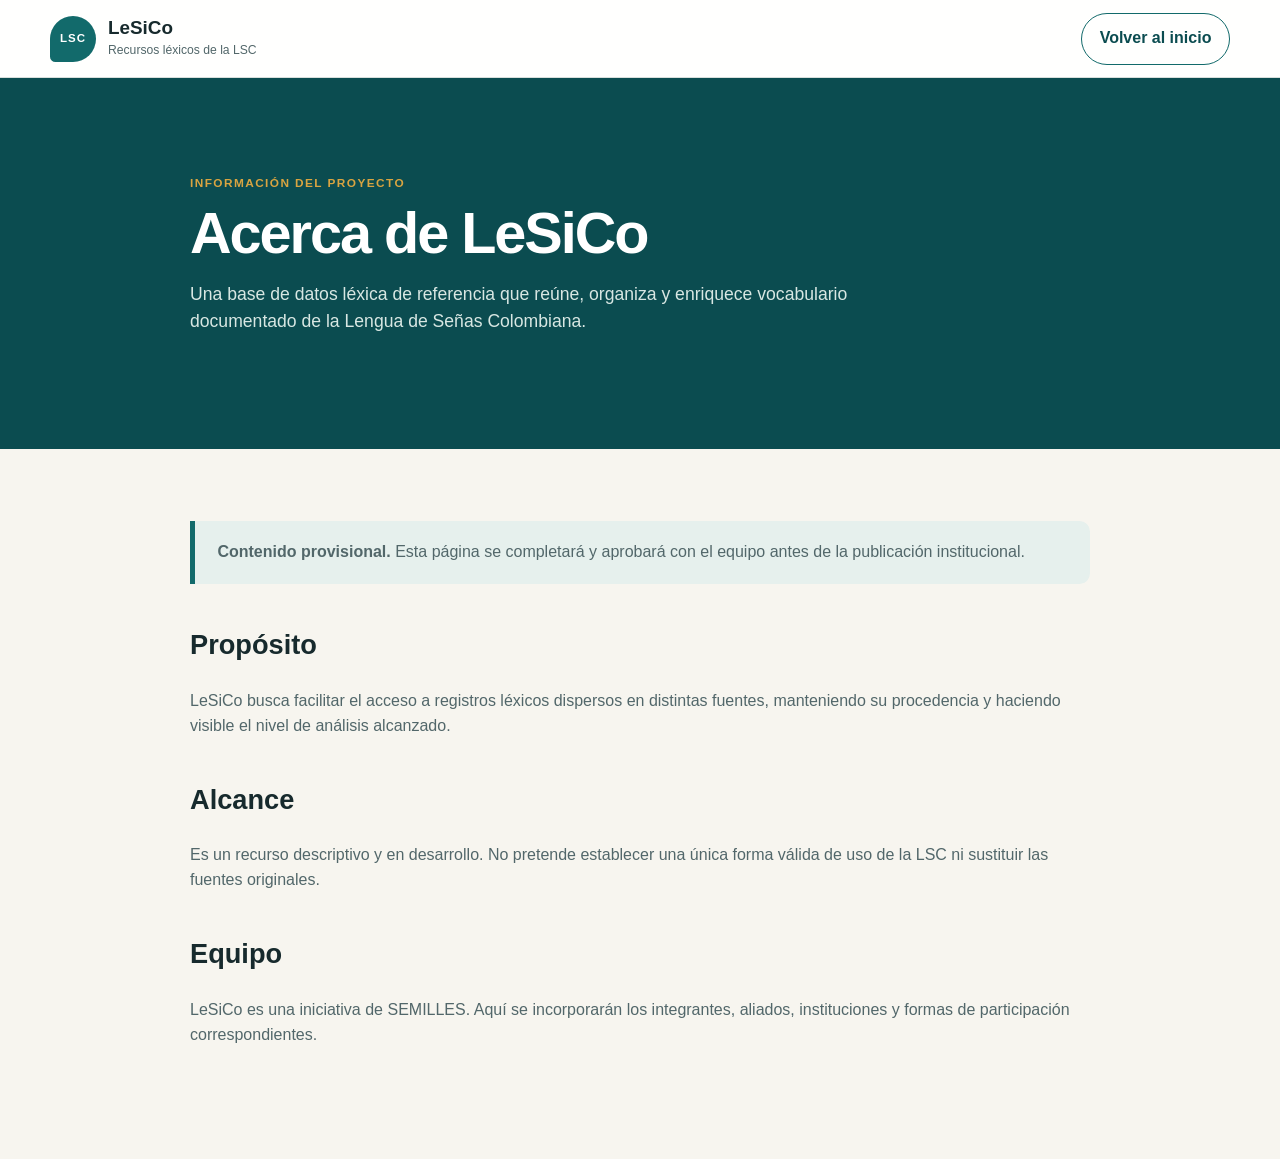
==== acerca/index.html @ 9646db17 "Construir portal inicial de LeSiCo" ====
<!doctype html>
<html lang="es"><head>
  <meta charset="utf-8"><meta name="viewport" content="width=device-width, initial-scale=1">
  <meta name="description" content="Conoce el propósito, alcance y carácter descriptivo de LeSiCo.">
  <title>Acerca de LeSiCo</title><link rel="stylesheet" href="../assets/css/site.css"><script src="../assets/js/site.js" defer></script>
</head><body>
  <a class="skip-link" href="#contenido">Saltar al contenido principal</a>
  <header class="site-header"><a class="brand" href="../"><span class="brand-mark" aria-hidden="true">LSC</span><span><strong>LeSiCo</strong><small>Recursos léxicos de la LSC</small></span></a><a class="button button-outline" href="../">Volver al inicio</a></header>
  <main id="contenido">
    <header class="page-hero"><p class="eyebrow">Información del proyecto</p><h1>Acerca de LeSiCo</h1><p>Una base de datos léxica de referencia que reúne, organiza y enriquece vocabulario documentado de la Lengua de Señas Colombiana.</p></header>
    <article class="page-content">
      <p class="notice"><strong>Contenido provisional.</strong> Esta página se completará y aprobará con el equipo antes de la publicación institucional.</p>
      <h2>Propósito</h2><p>LeSiCo busca facilitar el acceso a registros léxicos dispersos en distintas fuentes, manteniendo su procedencia y haciendo visible el nivel de análisis alcanzado.</p>
      <h2>Alcance</h2><p>Es un recurso descriptivo y en desarrollo. No pretende establecer una única forma válida de uso de la LSC ni sustituir las fuentes originales.</p>
      <h2>Equipo</h2><p>LeSiCo es una iniciativa de SEMILLES. Aquí se incorporarán los integrantes, aliados, instituciones y formas de participación correspondientes.</p>
    </article>
  </main>
</body></html>
---- assets/css/site.css ----
:root {
  --ink: #172a2d;
  --muted: #52676a;
  --paper: #f7f5ef;
  --surface: #ffffff;
  --brand: #126a6b;
  --brand-dark: #0b4c50;
  --accent: #d9a441;
  --line: #d8dfdc;
  --soft: #e6f0ed;
  --radius: 1rem;
  --shadow: 0 16px 45px rgba(23, 42, 45, 0.1);
  font-family: "Segoe UI", Arial, Helvetica, sans-serif;
  color: var(--ink);
  background: var(--paper);
  line-height: 1.55;
}

* { box-sizing: border-box; }
html { scroll-behavior: smooth; }
body { margin: 0; }
a { color: inherit; }
img, iframe { max-width: 100%; }
:focus-visible { outline: 3px solid var(--accent); outline-offset: 3px; }

.skip-link {
  position: fixed;
  z-index: 100;
  top: 0.75rem;
  left: 0.75rem;
  padding: 0.65rem 0.9rem;
  background: var(--ink);
  color: white;
  transform: translateY(-180%);
}
.skip-link:focus { transform: none; }

.site-header {
  position: relative;
  z-index: 20;
  display: flex;
  justify-content: space-between;
  align-items: center;
  gap: 1rem;
  min-height: 78px;
  padding: 0.8rem max(1.25rem, calc((100vw - 1180px) / 2));
  background: rgba(255, 255, 255, 0.96);
  border-bottom: 1px solid var(--line);
}

.brand { display: inline-flex; align-items: center; gap: 0.75rem; text-decoration: none; }
.brand-mark {
  display: grid;
  place-items: center;
  width: 46px;
  aspect-ratio: 1;
  border-radius: 50% 50% 50% 12%;
  background: var(--brand);
  color: white;
  font-size: 0.72rem;
  font-weight: 800;
  letter-spacing: 0.08em;
}
.brand strong, .brand small { display: block; }
.brand strong { font-size: 1.18rem; line-height: 1.1; }
.brand small { margin-top: 0.15rem; color: var(--muted); font-size: 0.76rem; }

.info-menu { position: relative; }
.info-menu summary {
  padding: 0.62rem 2rem 0.62rem 0.85rem;
  border: 1px solid var(--line);
  border-radius: 999px;
  background: var(--surface);
  cursor: pointer;
  font-weight: 700;
  list-style: none;
}
.info-menu summary::-webkit-details-marker { display: none; }
.info-menu summary::after { content: "▾"; position: absolute; right: 0.8rem; }
.info-menu[open] summary::after { transform: rotate(180deg); }
.info-menu nav {
  position: absolute;
  right: 0;
  top: calc(100% + 0.5rem);
  display: grid;
  min-width: 285px;
  padding: 0.5rem;
  background: var(--surface);
  border: 1px solid var(--line);
  border-radius: 0.8rem;
  box-shadow: var(--shadow);
}
.info-menu nav a { padding: 0.72rem 0.8rem; border-radius: 0.5rem; text-decoration: none; }
.info-menu nav a:hover { background: var(--soft); }

.hero {
  position: relative;
  display: grid;
  grid-template-columns: minmax(0, 1.35fr) minmax(260px, 0.65fr);
  min-height: 430px;
  padding: clamp(3.5rem, 8vw, 7.5rem) max(1.25rem, calc((100vw - 1180px) / 2));
  overflow: hidden;
  background: var(--brand-dark);
  color: white;
}
.hero::after {
  content: "";
  position: absolute;
  inset: auto -10% -60% 35%;
  aspect-ratio: 1;
  border: 2px solid rgba(255, 255, 255, 0.13);
  border-radius: 50%;
}
.hero-copy { position: relative; z-index: 1; max-width: 760px; }
.hero h1 { margin: 0; font-size: clamp(4.2rem, 11vw, 8.5rem); line-height: 0.88; letter-spacing: -0.07em; }
.hero-lead { max-width: 690px; margin: 1.5rem 0 0.6rem; font-size: clamp(1.35rem, 2.8vw, 2.25rem); line-height: 1.15; }
.hero-copy > p:last-child { max-width: 650px; color: #d9e8e4; }
.eyebrow { margin: 0 0 0.65rem; color: var(--accent); font-size: 0.74rem; font-weight: 800; letter-spacing: 0.12em; text-transform: uppercase; }
.hero-pattern { position: relative; z-index: 1; display: grid; align-content: center; justify-items: end; gap: 0.2rem; opacity: 0.25; font-size: clamp(4rem, 9vw, 7.5rem); font-weight: 800; line-height: 0.75; }

.section-shell { width: min(1180px, calc(100% - 2.5rem)); margin-inline: auto; }
.presentation { display: grid; grid-template-columns: minmax(0, 1fr) minmax(0, 1fr); gap: clamp(2rem, 6vw, 5rem); align-items: center; padding-block: clamp(4rem, 8vw, 7rem); }
.video-placeholder {
  display: grid;
  place-items: center;
  align-content: center;
  aspect-ratio: 16 / 9;
  padding: 2rem;
  background: #dce9e4;
  border: 1px dashed #78938d;
  border-radius: var(--radius);
  color: var(--brand-dark);
  text-align: center;
}
.video-placeholder strong, .video-placeholder small { display: block; }
.play-symbol { display: grid; place-items: center; width: 64px; aspect-ratio: 1; margin-bottom: 1rem; padding-left: 0.25rem; border-radius: 50%; background: var(--brand); color: white; }
.prose h2, .section-heading h2, .contribute h2, .page-hero h1 { margin: 0; font-size: clamp(2rem, 4.5vw, 3.6rem); line-height: 1.05; letter-spacing: -0.035em; }
.prose p { color: var(--muted); }
.text-link { display: inline-block; color: var(--brand-dark); font-weight: 750; text-underline-offset: 0.25em; }

.collection-section { padding-block: clamp(2rem, 6vw, 5rem) clamp(5rem, 9vw, 8rem); }
.section-heading { max-width: 760px; margin-bottom: 2rem; }
.section-heading > p:last-child { color: var(--muted); }
.card-grid { display: grid; grid-template-columns: repeat(2, minmax(0, 1fr)); gap: 1rem; }
.portal-card {
  position: relative;
  min-height: 285px;
  padding: 1.6rem;
  overflow: hidden;
  background: var(--surface);
  border: 1px solid var(--line);
  border-radius: var(--radius);
  text-decoration: none;
  transition: transform 160ms ease, box-shadow 160ms ease, border-color 160ms ease;
}
.portal-card:hover { transform: translateY(-3px); border-color: var(--brand); box-shadow: var(--shadow); }
.portal-card.featured { background: var(--brand); color: white; border-color: var(--brand); }
.portal-card.guide-card { min-height: 230px; grid-column: 1 / -1; }
.portal-card h3 { max-width: 78%; margin: 3.4rem 0 0.55rem; font-size: clamp(1.5rem, 3vw, 2.3rem); line-height: 1.1; }
.portal-card p { max-width: 560px; color: var(--muted); }
.portal-card.featured p { color: #dcebe7; }
.card-number { position: absolute; right: 1rem; bottom: -1.8rem; color: rgba(18, 106, 107, 0.08); font-size: 8.5rem; font-weight: 800; line-height: 1; }
.featured .card-number { color: rgba(255, 255, 255, 0.09); }
.status { display: inline-block; padding: 0.3rem 0.55rem; border-radius: 999px; font-size: 0.72rem; font-weight: 800; letter-spacing: 0.03em; }
.status-available { background: #d6f0dc; color: #235b30; }
.featured .status-available { background: white; color: var(--brand-dark); }
.status-building { background: #fff1ce; color: #765514; }
.status-soon { background: #eceff0; color: #4d5d60; }
.card-action { position: absolute; left: 1.6rem; bottom: 1.4rem; font-weight: 750; }

.contribute { display: flex; justify-content: space-between; align-items: center; gap: 2rem; margin-bottom: 6rem; padding: clamp(2rem, 5vw, 4rem); background: var(--ink); border-radius: var(--radius); color: white; }
.contribute p:not(.eyebrow) { max-width: 700px; color: #cfdbd9; }
.button { display: inline-flex; justify-content: center; padding: 0.78rem 1.1rem; border-radius: 999px; font-weight: 750; text-decoration: none; }
.button-light { background: white; color: var(--ink); }

.site-footer { display: grid; grid-template-columns: 1.2fr 1fr auto; gap: 2rem; padding: 3rem max(1.25rem, calc((100vw - 1180px) / 2)) 1.5rem; background: #102326; color: #dbe5e3; }
.site-footer a { color: white; }
.footer-title { color: white; font-weight: 800; }
.footer-mark { display: grid; place-items: center; width: 115px; aspect-ratio: 1; border: 1px dashed #7e9693; border-radius: 0.75rem; text-align: center; }
.footer-bottom { grid-column: 1 / -1; margin: 1rem 0 0; padding-top: 1.2rem; border-top: 1px solid #315054; color: #9eb2af; font-size: 0.83rem; }

.page-hero { padding: clamp(3.5rem, 8vw, 6rem) max(1.25rem, calc((100vw - 900px) / 2)); background: var(--brand-dark); color: white; }
.page-hero p:last-child { max-width: 720px; color: #d8e7e3; font-size: 1.1rem; }
.page-content { width: min(900px, calc(100% - 2.5rem)); margin: 0 auto; padding-block: 3.5rem 6rem; }
.page-content h2 { margin-top: 2.5rem; font-size: 1.7rem; }
.page-content p, .page-content li { color: var(--muted); }
.page-content .notice { padding: 1.2rem 1.4rem; background: var(--soft); border-left: 5px solid var(--brand); border-radius: 0 0.65rem 0.65rem 0; }
.page-actions { display: flex; flex-wrap: wrap; gap: 0.75rem; margin-top: 2rem; }
.button-primary { background: var(--brand); color: white; }
.button-outline { border: 1px solid var(--brand); color: var(--brand-dark); }

@media (max-width: 760px) {
  .site-header { align-items: flex-start; }
  .brand small { display: none; }
  .info-menu nav { position: fixed; top: 72px; right: 1rem; left: 1rem; min-width: 0; }
  .hero { grid-template-columns: 1fr; min-height: 0; }
  .hero-pattern { display: none; }
  .presentation, .card-grid { grid-template-columns: 1fr; }
  .portal-card.guide-card { grid-column: auto; }
  .contribute { align-items: flex-start; flex-direction: column; }
  .site-footer { grid-template-columns: 1fr; }
  .footer-bottom { grid-column: auto; }
}

@media (prefers-reduced-motion: reduce) {
  *, *::before, *::after { scroll-behavior: auto !important; transition: none !important; }
}
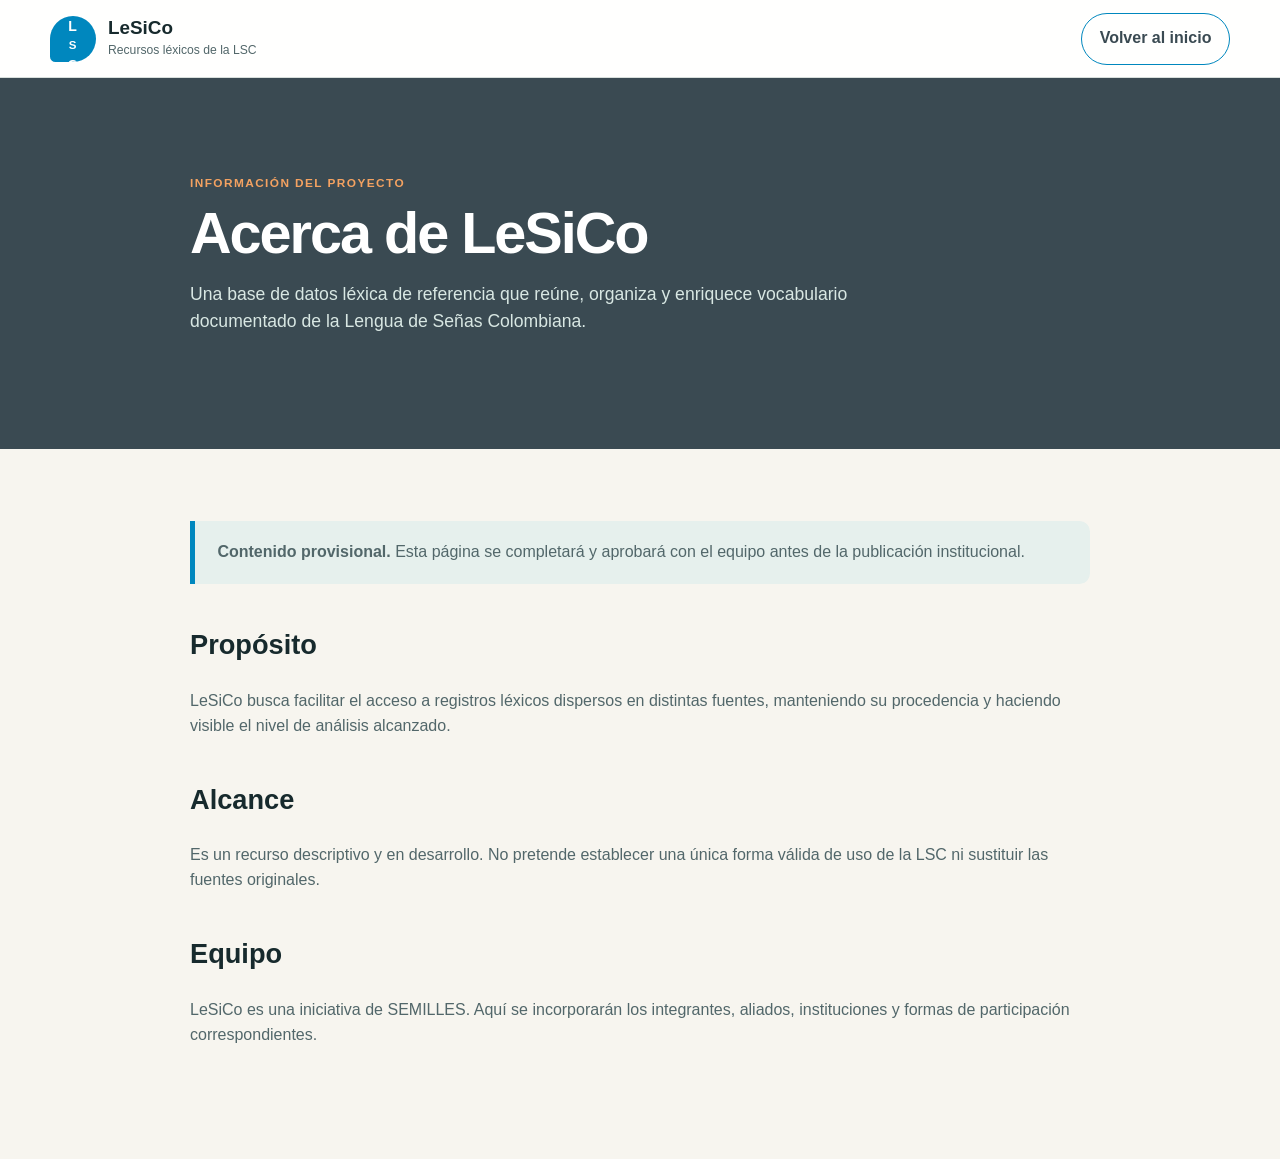
==== commit 84557b97: "feat: Esquema de colores brillante con L-S-C resaltadas - Hero con azul brillante #0087BE (en lugar " ====
--- a/acerca/index.html
+++ b/acerca/index.html
@@ -5,7 +5,7 @@
   <title>Acerca de LeSiCo</title><link rel="stylesheet" href="../assets/css/site.css"><script src="../assets/js/site.js" defer></script>
 </head><body>
   <a class="skip-link" href="#contenido">Saltar al contenido principal</a>
-  <header class="site-header"><a class="brand" href="../"><span class="brand-mark" aria-hidden="true">LSC</span><span><strong>LeSiCo</strong><small>Recursos léxicos de la LSC</small></span></a><a class="button button-outline" href="../">Volver al inicio</a></header>
+  <header class="site-header"><a class="brand" href="../"><span class="brand-mark" aria-hidden="true"><span class="brand-mark-char-highlight">L</span><span>S</span><span class="brand-mark-char-highlight">C</span></span><span><strong>LeSiCo</strong><small>Recursos léxicos de la LSC</small></span></a><a class="button button-outline" href="../">Volver al inicio</a></header>
   <main id="contenido">
     <header class="page-hero"><p class="eyebrow">Información del proyecto</p><h1>Acerca de LeSiCo</h1><p>Una base de datos léxica de referencia que reúne, organiza y enriquece vocabulario documentado de la Lengua de Señas Colombiana.</p></header>
     <article class="page-content">
--- a/assets/css/site.css
+++ b/assets/css/site.css
@@ -3,9 +3,9 @@
   --muted: #52676a;
   --paper: #f7f5ef;
   --surface: #ffffff;
-  --brand: #126a6b;
-  --brand-dark: #0b4c50;
-  --accent: #d9a441;
+  --brand: #0087be;
+  --brand-dark: #3a4a52;
+  --accent: #f4a261;
   --line: #d8dfdc;
   --soft: #e6f0ed;
   --radius: 1rem;
@@ -60,6 +60,7 @@
   font-size: 0.72rem;
   font-weight: 800;
   letter-spacing: 0.08em;
+  overflow: hidden;
 }
 .brand strong, .brand small { display: block; }
 .brand strong { font-size: 1.18rem; line-height: 1.1; }
@@ -100,7 +101,7 @@
   min-height: 430px;
   padding: clamp(3.5rem, 8vw, 7.5rem) max(1.25rem, calc((100vw - 1180px) / 2));
   overflow: hidden;
-  background: var(--brand-dark);
+  background: var(--brand);
   color: white;
 }
 .hero::after {
@@ -189,6 +190,11 @@
 .button-primary { background: var(--brand); color: white; }
 .button-outline { border: 1px solid var(--brand); color: var(--brand-dark); }
 
+.brand-mark-char-highlight {
+  font-size: 0.88rem;
+  font-weight: 900;
+}
+
 @media (max-width: 760px) {
   .site-header { align-items: flex-start; }
   .brand small { display: none; }
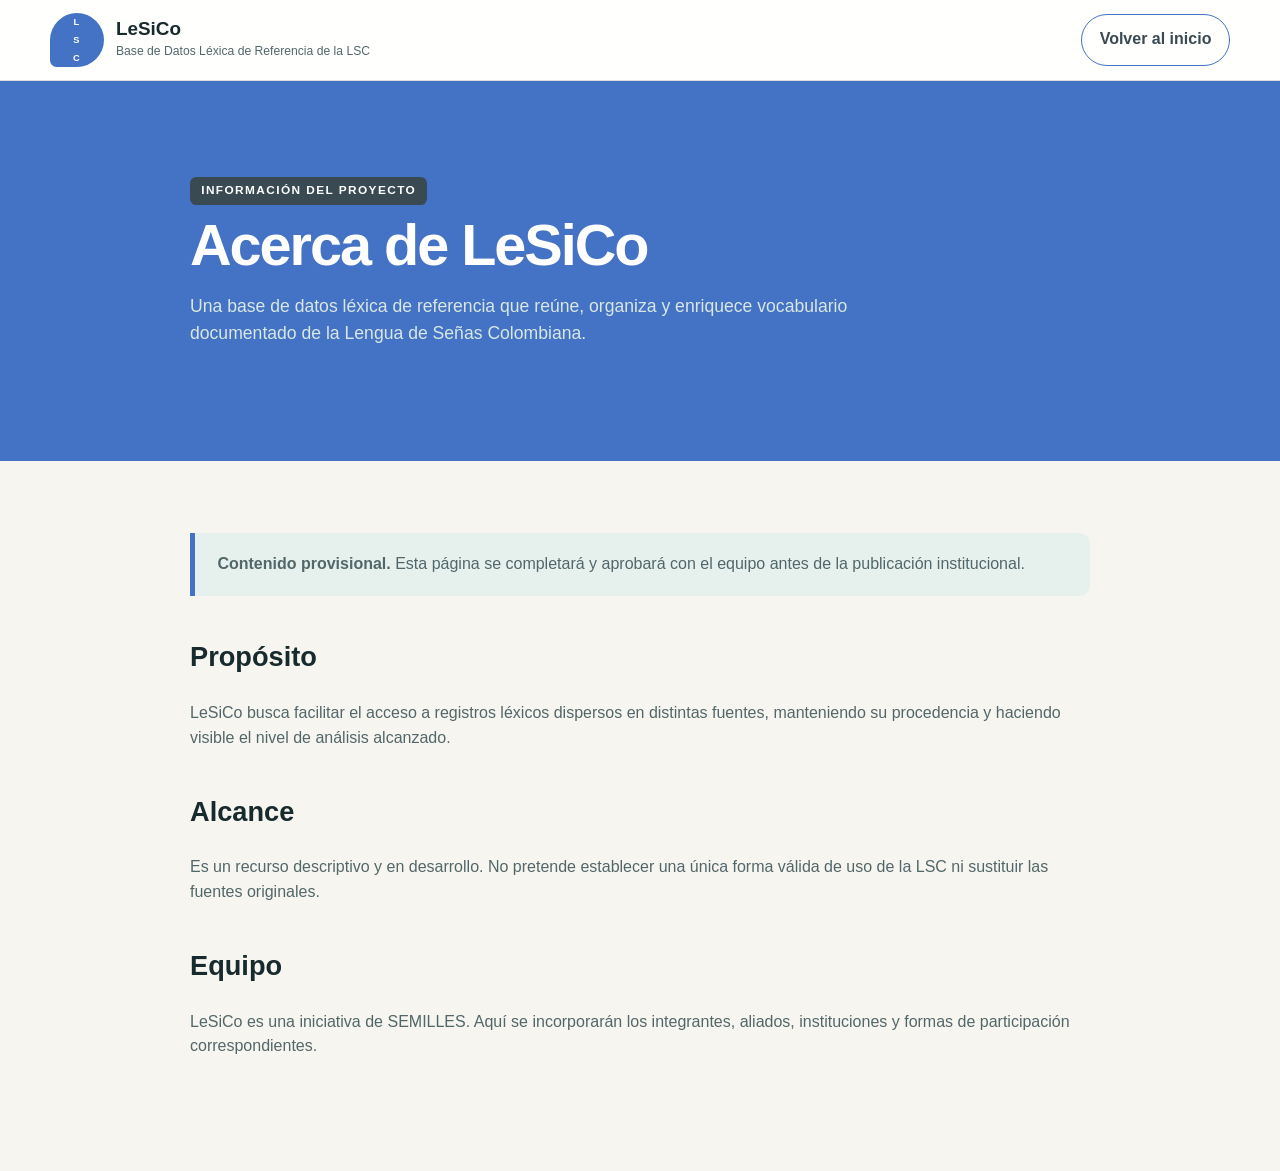
==== commit ae591dd4: "feat: actualizar paleta de colores y ui - hero: azul brillante #4472C4 - elementos secundarios: #1E6" ====
--- a/acerca/index.html
+++ b/acerca/index.html
@@ -5,7 +5,7 @@
   <title>Acerca de LeSiCo</title><link rel="stylesheet" href="../assets/css/site.css"><script src="../assets/js/site.js" defer></script>
 </head><body>
   <a class="skip-link" href="#contenido">Saltar al contenido principal</a>
-  <header class="site-header"><a class="brand" href="../"><span class="brand-mark" aria-hidden="true"><span class="brand-mark-char-highlight">L</span><span>S</span><span class="brand-mark-char-highlight">C</span></span><span><strong>LeSiCo</strong><small>Recursos léxicos de la LSC</small></span></a><a class="button button-outline" href="../">Volver al inicio</a></header>
+  <header class="site-header"><a class="brand" href="../"><span class="brand-mark" aria-hidden="true"><span class="brand-mark-char-highlight">L</span><span>S</span><span class="brand-mark-char-highlight">C</span></span><span><strong>LeSiCo</strong><small>Base de Datos Léxica de Referencia de la LSC</small></span></a><a class="button button-outline" href="../">Volver al inicio</a></header>
   <main id="contenido">
     <header class="page-hero"><p class="eyebrow">Información del proyecto</p><h1>Acerca de LeSiCo</h1><p>Una base de datos léxica de referencia que reúne, organiza y enriquece vocabulario documentado de la Lengua de Señas Colombiana.</p></header>
     <article class="page-content">
--- a/assets/css/site.css
+++ b/assets/css/site.css
@@ -3,8 +3,10 @@
   --muted: #52676a;
   --paper: #f7f5ef;
   --surface: #ffffff;
-  --brand: #0087be;
+  --brand: #4472c4;
   --brand-dark: #3a4a52;
+  --brand-secondary: #1e6c93;
+  --eyebrow-bg: #3a4a53;
   --accent: #f4a261;
   --line: #d8dfdc;
   --soft: #e6f0ed;
@@ -52,14 +54,14 @@
 .brand-mark {
   display: grid;
   place-items: center;
-  width: 46px;
+  width: 54px;
   aspect-ratio: 1;
   border-radius: 50% 50% 50% 12%;
   background: var(--brand);
   color: white;
-  font-size: 0.72rem;
+  font-size: 0.58rem;
   font-weight: 800;
-  letter-spacing: 0.08em;
+  letter-spacing: 0.12em;
   overflow: hidden;
 }
 .brand strong, .brand small { display: block; }
@@ -113,10 +115,10 @@
   border-radius: 50%;
 }
 .hero-copy { position: relative; z-index: 1; max-width: 760px; }
-.hero h1 { margin: 0; font-size: clamp(4.2rem, 11vw, 8.5rem); line-height: 0.88; letter-spacing: -0.07em; }
+.hero h1 { margin: 0; font-size: clamp(4.2rem, 11vw, 8.5rem); line-height: 0.88; letter-spacing: -0.03em; }
 .hero-lead { max-width: 690px; margin: 1.5rem 0 0.6rem; font-size: clamp(1.35rem, 2.8vw, 2.25rem); line-height: 1.15; }
 .hero-copy > p:last-child { max-width: 650px; color: #d9e8e4; }
-.eyebrow { margin: 0 0 0.65rem; color: var(--accent); font-size: 0.74rem; font-weight: 800; letter-spacing: 0.12em; text-transform: uppercase; }
+.eyebrow { margin: 0 0 0.65rem; color: white; background: var(--eyebrow-bg); display: inline-block; padding: 0.3rem 0.7rem; border-radius: 0.4rem; font-size: 0.74rem; font-weight: 800; letter-spacing: 0.12em; text-transform: uppercase; }
 .hero-pattern { position: relative; z-index: 1; display: grid; align-content: center; justify-items: end; gap: 0.2rem; opacity: 0.25; font-size: clamp(4rem, 9vw, 7.5rem); font-weight: 800; line-height: 0.75; }
 
 .section-shell { width: min(1180px, calc(100% - 2.5rem)); margin-inline: auto; }
@@ -134,7 +136,7 @@
   text-align: center;
 }
 .video-placeholder strong, .video-placeholder small { display: block; }
-.play-symbol { display: grid; place-items: center; width: 64px; aspect-ratio: 1; margin-bottom: 1rem; padding-left: 0.25rem; border-radius: 50%; background: var(--brand); color: white; }
+.play-symbol { display: grid; place-items: center; width: 64px; aspect-ratio: 1; margin-bottom: 1rem; padding-left: 0.25rem; border-radius: 50%; background: var(--brand-secondary); color: white; }
 .prose h2, .section-heading h2, .contribute h2, .page-hero h1 { margin: 0; font-size: clamp(2rem, 4.5vw, 3.6rem); line-height: 1.05; letter-spacing: -0.035em; }
 .prose p { color: var(--muted); }
 .text-link { display: inline-block; color: var(--brand-dark); font-weight: 750; text-underline-offset: 0.25em; }
@@ -155,7 +157,7 @@
   transition: transform 160ms ease, box-shadow 160ms ease, border-color 160ms ease;
 }
 .portal-card:hover { transform: translateY(-3px); border-color: var(--brand); box-shadow: var(--shadow); }
-.portal-card.featured { background: var(--brand); color: white; border-color: var(--brand); }
+.portal-card.featured { background: var(--brand-secondary); color: white; border-color: var(--brand-secondary); }
 .portal-card.guide-card { min-height: 230px; grid-column: 1 / -1; }
 .portal-card h3 { max-width: 78%; margin: 3.4rem 0 0.55rem; font-size: clamp(1.5rem, 3vw, 2.3rem); line-height: 1.1; }
 .portal-card p { max-width: 560px; color: var(--muted); }
@@ -177,10 +179,10 @@
 .site-footer { display: grid; grid-template-columns: 1.2fr 1fr auto; gap: 2rem; padding: 3rem max(1.25rem, calc((100vw - 1180px) / 2)) 1.5rem; background: #102326; color: #dbe5e3; }
 .site-footer a { color: white; }
 .footer-title { color: white; font-weight: 800; }
-.footer-mark { display: grid; place-items: center; width: 115px; aspect-ratio: 1; border: 1px dashed #7e9693; border-radius: 0.75rem; text-align: center; }
+.footer-mark { display: grid; place-items: center; width: 115px; aspect-ratio: 1; border: 1px dashed #7e9693; border-radius: 0.75rem; text-align: center; font-size: 0.8rem; }
 .footer-bottom { grid-column: 1 / -1; margin: 1rem 0 0; padding-top: 1.2rem; border-top: 1px solid #315054; color: #9eb2af; font-size: 0.83rem; }
 
-.page-hero { padding: clamp(3.5rem, 8vw, 6rem) max(1.25rem, calc((100vw - 900px) / 2)); background: var(--brand-dark); color: white; }
+.page-hero { padding: clamp(3.5rem, 8vw, 6rem) max(1.25rem, calc((100vw - 900px) / 2)); background: var(--brand); color: white; }
 .page-hero p:last-child { max-width: 720px; color: #d8e7e3; font-size: 1.1rem; }
 .page-content { width: min(900px, calc(100% - 2.5rem)); margin: 0 auto; padding-block: 3.5rem 6rem; }
 .page-content h2 { margin-top: 2.5rem; font-size: 1.7rem; }
@@ -190,10 +192,13 @@
 .button-primary { background: var(--brand); color: white; }
 .button-outline { border: 1px solid var(--brand); color: var(--brand-dark); }
 
+<<<<<<< HEAD
 .brand-mark-char-highlight {
   font-size: 0.88rem;
   font-weight: 900;
 }
+=======
+>>>>>>> origin/main
 
 @media (max-width: 760px) {
   .site-header { align-items: flex-start; }
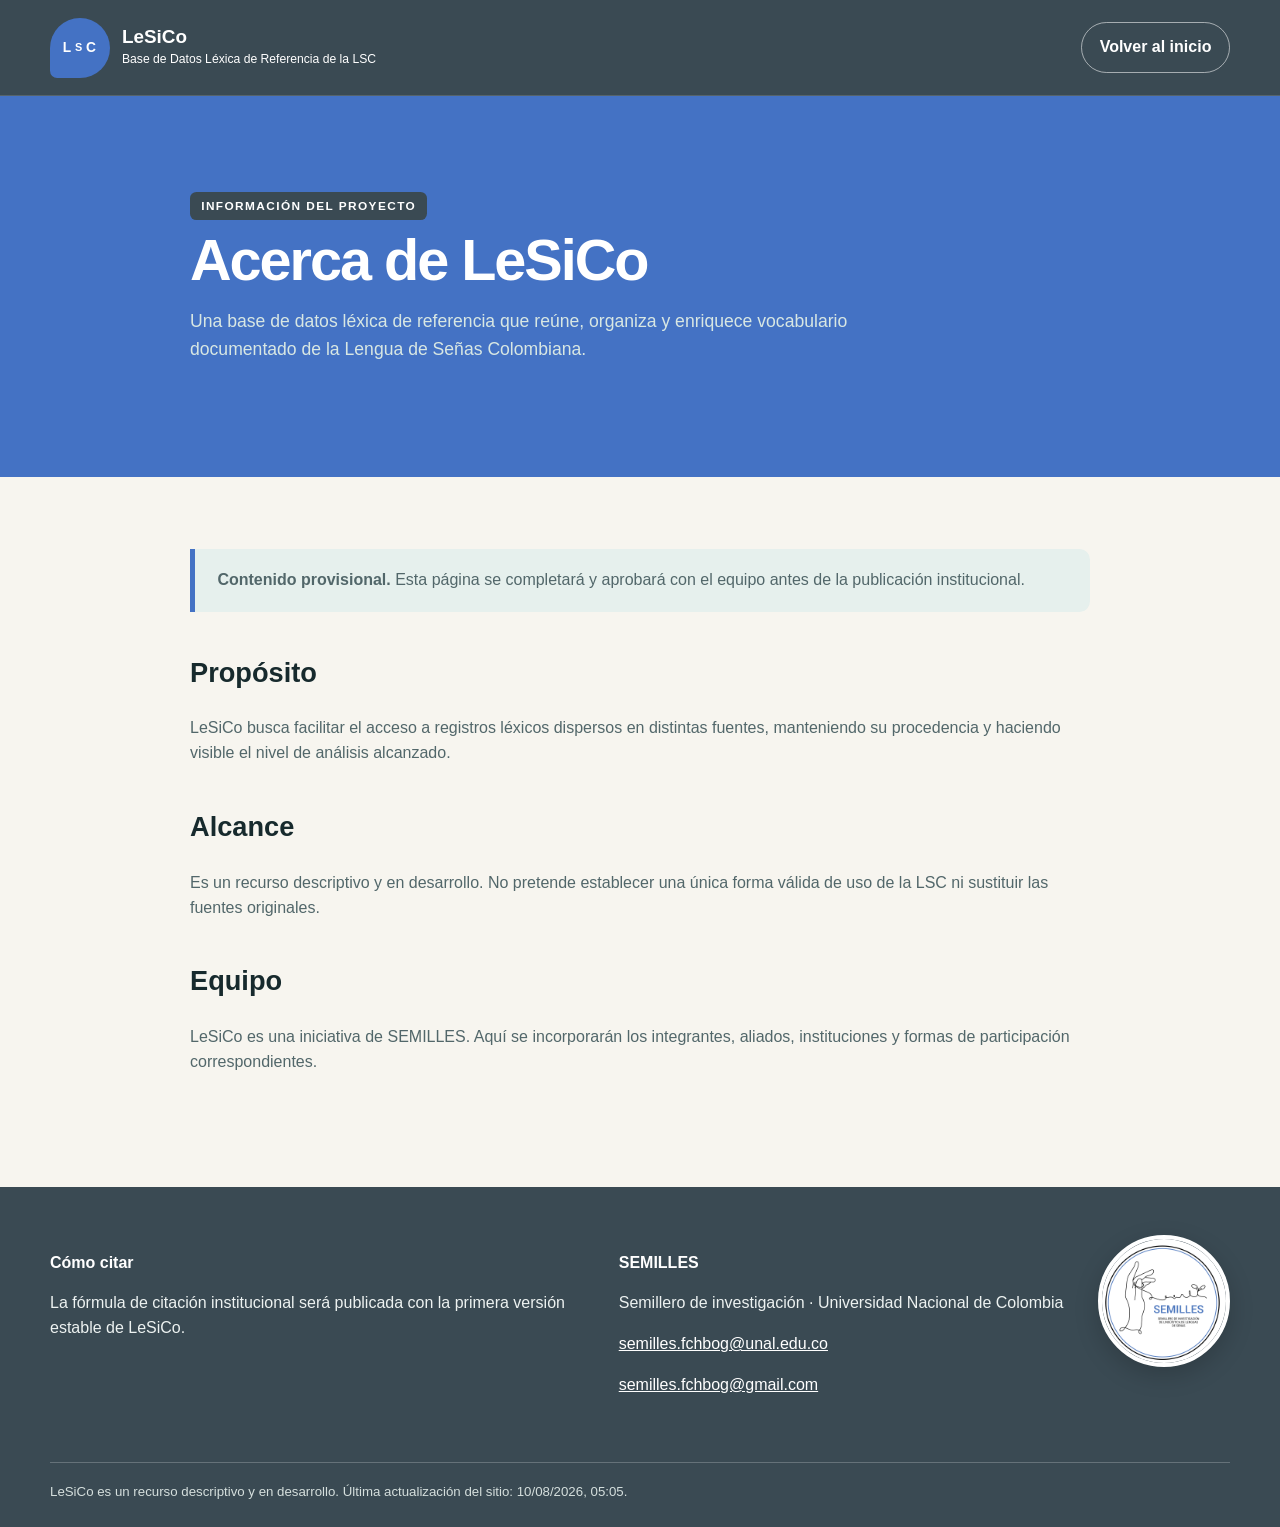
==== commit fa5ee618: "feat: añadir footer institucional a subpáginas" ====
--- a/acerca/index.html
+++ b/acerca/index.html
@@ -15,4 +15,10 @@
       <h2>Equipo</h2><p>LeSiCo es una iniciativa de SEMILLES. Aquí se incorporarán los integrantes, aliados, instituciones y formas de participación correspondientes.</p>
     </article>
   </main>
+  <footer class="site-footer">
+    <div><p class="footer-title">Cómo citar</p><p>La fórmula de citación institucional será publicada con la primera versión estable de LeSiCo.</p></div>
+    <div><p class="footer-title">SEMILLES</p><p>Semillero de investigación · Universidad Nacional de Colombia</p><p><a href="mailto:semilles.fchbog@unal.edu.co">semilles.fchbog@unal.edu.co</a></p><p><a href="mailto:semilles.fchbog@gmail.com">semilles.fchbog@gmail.com</a></p></div>
+    <img class="footer-logo" src="../assets/images/semilles-logo.jpg" alt="SEMILLES, Semillero de Investigación de Lingüística de Lenguas de Señas">
+    <p class="footer-bottom">LeSiCo es un recurso descriptivo y en desarrollo. Última actualización del sitio: <time datetime="2026-08-10T05:05:20-05:00">10/08/2026, 05:05</time>.</p>
+  </footer>
 </body></html>
--- a/assets/css/site.css
+++ b/assets/css/site.css
@@ -6,7 +6,8 @@
   --brand: #4472c4;
   --brand-dark: #3a4a52;
   --brand-secondary: #1e6c93;
-  --eyebrow-bg: #3a4a53;
+  --chrome: #3a4a53;
+  --eyebrow-bg: var(--chrome);
   --accent: #f4a261;
   --line: #d8dfdc;
   --soft: #e6f0ed;
@@ -44,36 +45,41 @@
   justify-content: space-between;
   align-items: center;
   gap: 1rem;
-  min-height: 78px;
-  padding: 0.8rem max(1.25rem, calc((100vw - 1180px) / 2));
-  background: rgba(255, 255, 255, 0.96);
-  border-bottom: 1px solid var(--line);
+  min-height: 96px;
+  padding: 1rem max(1.25rem, calc((100vw - 1180px) / 2));
+  background: var(--chrome);
+  border-bottom: 1px solid rgba(255, 255, 255, 0.14);
 }
 
 .brand { display: inline-flex; align-items: center; gap: 0.75rem; text-decoration: none; }
 .brand-mark {
   display: grid;
+  grid-auto-flow: column;
+  grid-auto-columns: auto;
   place-items: center;
-  width: 54px;
+  justify-content: center;
+  gap: 0.15rem;
+  width: 60px;
   aspect-ratio: 1;
   border-radius: 50% 50% 50% 12%;
   background: var(--brand);
   color: white;
-  font-size: 0.58rem;
+  font-size: 0.68rem;
   font-weight: 800;
   letter-spacing: 0.12em;
   overflow: hidden;
 }
-.brand strong, .brand small { display: block; }
+.brand strong, .brand small { display: block; color: white; }
 .brand strong { font-size: 1.18rem; line-height: 1.1; }
-.brand small { margin-top: 0.15rem; color: var(--muted); font-size: 0.76rem; }
+.brand small { margin-top: 0.15rem; color: white; font-size: 0.76rem; }
 
 .info-menu { position: relative; }
 .info-menu summary {
   padding: 0.62rem 2rem 0.62rem 0.85rem;
-  border: 1px solid var(--line);
+  border: 1px solid rgba(255, 255, 255, 0.45);
   border-radius: 999px;
-  background: var(--surface);
+  background: transparent;
+  color: white;
   cursor: pointer;
   font-weight: 700;
   list-style: none;
@@ -92,6 +98,7 @@
   border: 1px solid var(--line);
   border-radius: 0.8rem;
   box-shadow: var(--shadow);
+  color: var(--ink);
 }
 .info-menu nav a { padding: 0.72rem 0.8rem; border-radius: 0.5rem; text-decoration: none; }
 .info-menu nav a:hover { background: var(--soft); }
@@ -115,7 +122,7 @@
   border-radius: 50%;
 }
 .hero-copy { position: relative; z-index: 1; max-width: 760px; }
-.hero h1 { margin: 0; font-size: clamp(4.2rem, 11vw, 8.5rem); line-height: 0.88; letter-spacing: -0.03em; }
+.hero h1 { margin: 0; font-size: clamp(4.2rem, 11vw, 8.5rem); line-height: 0.88; letter-spacing: -0.01em; }
 .hero-lead { max-width: 690px; margin: 1.5rem 0 0.6rem; font-size: clamp(1.35rem, 2.8vw, 2.25rem); line-height: 1.15; }
 .hero-copy > p:last-child { max-width: 650px; color: #d9e8e4; }
 .eyebrow { margin: 0 0 0.65rem; color: white; background: var(--eyebrow-bg); display: inline-block; padding: 0.3rem 0.7rem; border-radius: 0.4rem; font-size: 0.74rem; font-weight: 800; letter-spacing: 0.12em; text-transform: uppercase; }
@@ -176,11 +183,11 @@
 .button { display: inline-flex; justify-content: center; padding: 0.78rem 1.1rem; border-radius: 999px; font-weight: 750; text-decoration: none; }
 .button-light { background: white; color: var(--ink); }
 
-.site-footer { display: grid; grid-template-columns: 1.2fr 1fr auto; gap: 2rem; padding: 3rem max(1.25rem, calc((100vw - 1180px) / 2)) 1.5rem; background: #102326; color: #dbe5e3; }
+.site-footer { display: grid; grid-template-columns: 1.2fr 1fr auto; gap: 2rem; padding: 3rem max(1.25rem, calc((100vw - 1180px) / 2)) 1.5rem; background: var(--chrome); color: #edf2f1; }
 .site-footer a { color: white; }
 .footer-title { color: white; font-weight: 800; }
-.footer-mark { display: grid; place-items: center; width: 115px; aspect-ratio: 1; border: 1px dashed #7e9693; border-radius: 0.75rem; text-align: center; font-size: 0.8rem; }
-.footer-bottom { grid-column: 1 / -1; margin: 1rem 0 0; padding-top: 1.2rem; border-top: 1px solid #315054; color: #9eb2af; font-size: 0.83rem; }
+.footer-logo { display: block; width: 132px; aspect-ratio: 1; object-fit: cover; border: 4px solid white; border-radius: 50%; background: white; box-shadow: 0 8px 24px rgba(0, 0, 0, 0.18); }
+.footer-bottom { grid-column: 1 / -1; margin: 1rem 0 0; padding-top: 1.2rem; border-top: 1px solid rgba(255, 255, 255, 0.22); color: #d5dfdd; font-size: 0.83rem; }
 
 .page-hero { padding: clamp(3.5rem, 8vw, 6rem) max(1.25rem, calc((100vw - 900px) / 2)); background: var(--brand); color: white; }
 .page-hero p:last-child { max-width: 720px; color: #d8e7e3; font-size: 1.1rem; }
@@ -191,17 +198,15 @@
 .page-actions { display: flex; flex-wrap: wrap; gap: 0.75rem; margin-top: 2rem; }
 .button-primary { background: var(--brand); color: white; }
 .button-outline { border: 1px solid var(--brand); color: var(--brand-dark); }
-
-<<<<<<< HEAD
+.site-header .button-outline { border-color: rgba(255, 255, 255, 0.55); color: white; }
+
 .brand-mark-char-highlight {
-  font-size: 0.88rem;
+  font-size: 0.86rem;
   font-weight: 900;
 }
-=======
->>>>>>> origin/main
 
 @media (max-width: 760px) {
-  .site-header { align-items: flex-start; }
+  .site-header { min-height: 88px; align-items: center; }
   .brand small { display: none; }
   .info-menu nav { position: fixed; top: 72px; right: 1rem; left: 1rem; min-width: 0; }
   .hero { grid-template-columns: 1fr; min-height: 0; }
@@ -210,6 +215,7 @@
   .portal-card.guide-card { grid-column: auto; }
   .contribute { align-items: flex-start; flex-direction: column; }
   .site-footer { grid-template-columns: 1fr; }
+  .footer-logo { width: 112px; }
   .footer-bottom { grid-column: auto; }
 }
 
